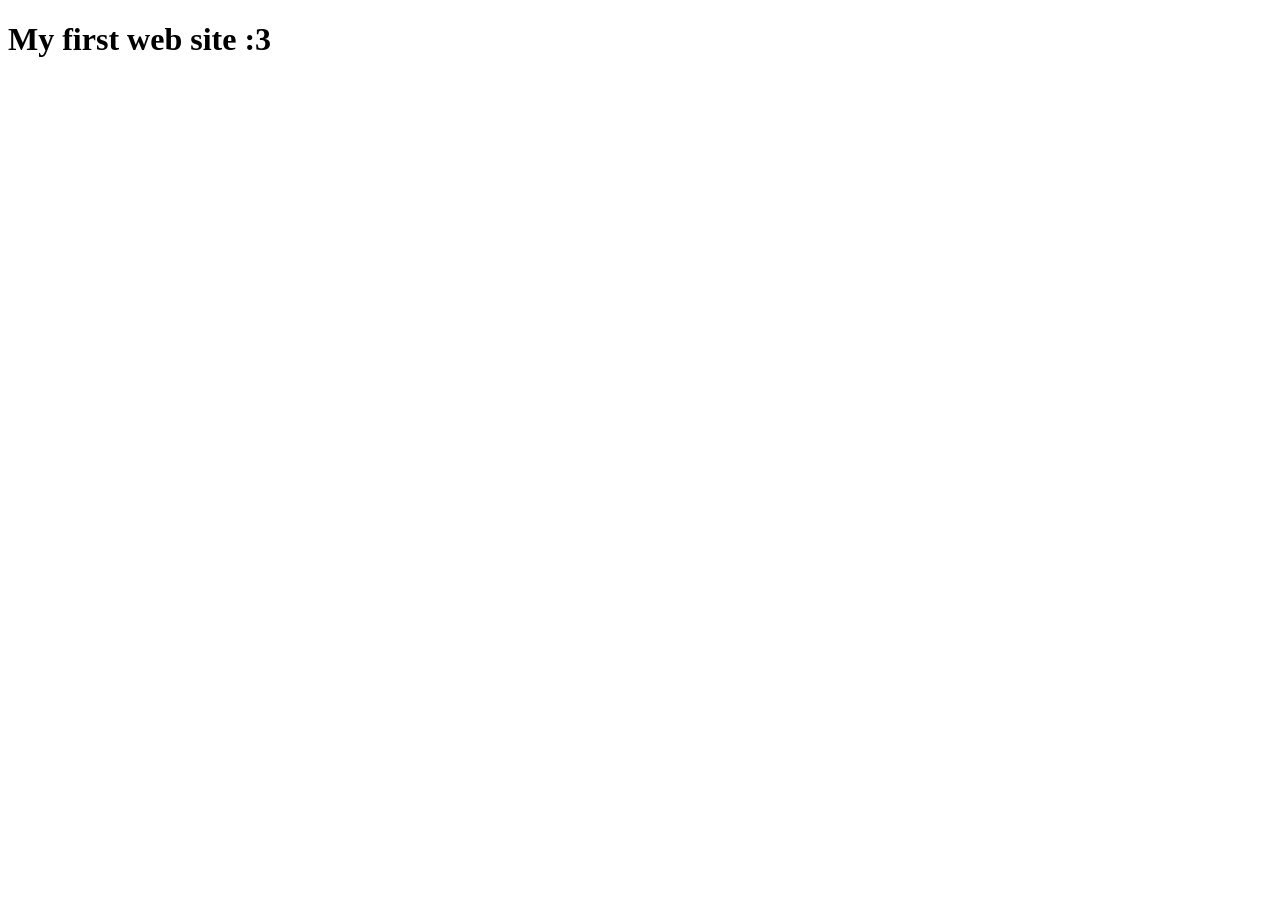
==== main/index.html @ f268858d "first commit" ====
<!DOCTYPE html>
<html lang="en">
<head>
    <meta charset="UTF-8">
    <meta name="viewport" content="width=device-width, initial-scale=1.0">
    <title>Document</title>
</head>
<body>
    <h1>My first web site :3</h1>
</body>
</html>
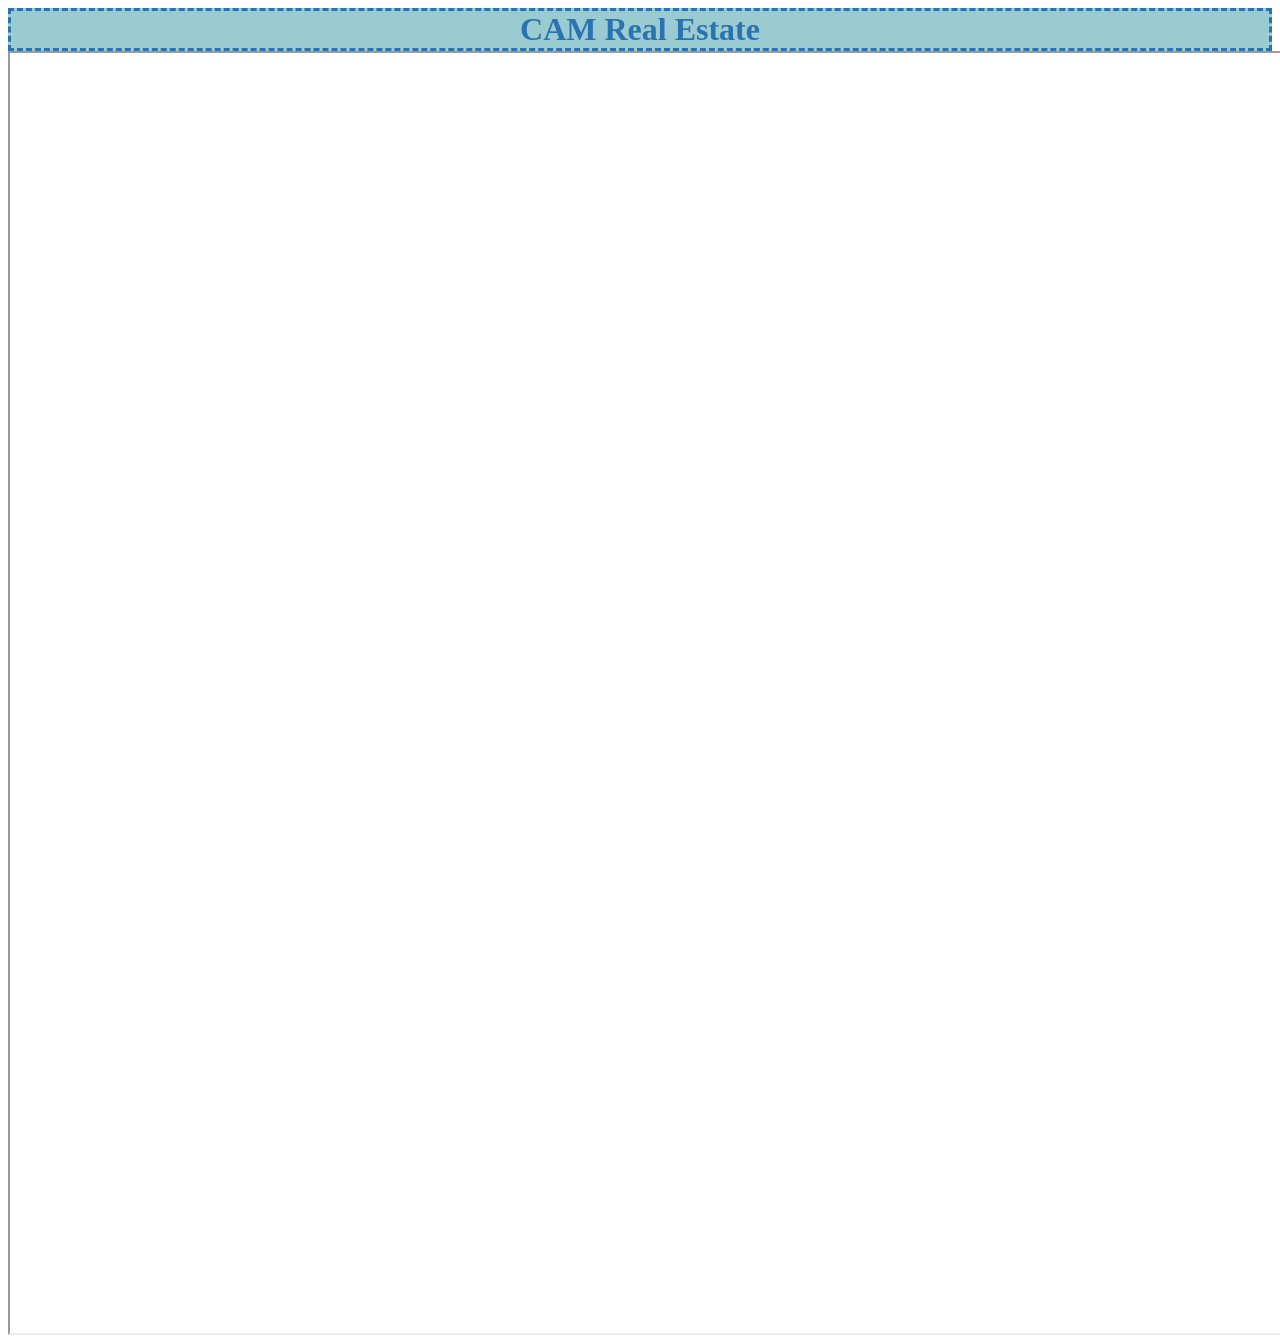
==== commit 1b3bd229: "update" ====
--- a/main/index.html
+++ b/main/index.html
@@ -3,9 +3,15 @@
 <head>
     <meta charset="UTF-8">
     <meta name="viewport" content="width=device-width, initial-scale=1.0">
-    <title>Document</title>
+    <title>CAM Real Estate</title>
+    <link rel="stylesheet" href="../assets/style.css">
 </head>
 <body>
-    <h1>My first web site :3</h1>
+    <h1>CAM Real Estate</h1>
+    
+    <div id="map">
+        <iframe class="m"></iframe>
+    </div>
+
 </body>
 </html>
--- a/assets/style.css
+++ b/assets/style.css
@@ -0,0 +1,18 @@
+h1{
+    text-align: center;
+    color: rgb(41, 115, 178);
+    background-color: rgb(154, 203, 208);
+    margin: 0;
+    border-style: dashed;
+}
+
+.m{
+    width: 100%;
+    height: 100%; 
+    src: url("https://www.openstreetmap.org/export/embed.html?bbox=26.09,44.42,26.14,44.45&layer=mapnik");    
+}
+
+#map{
+    height: 100vw;
+    width: 100vw; 
+}
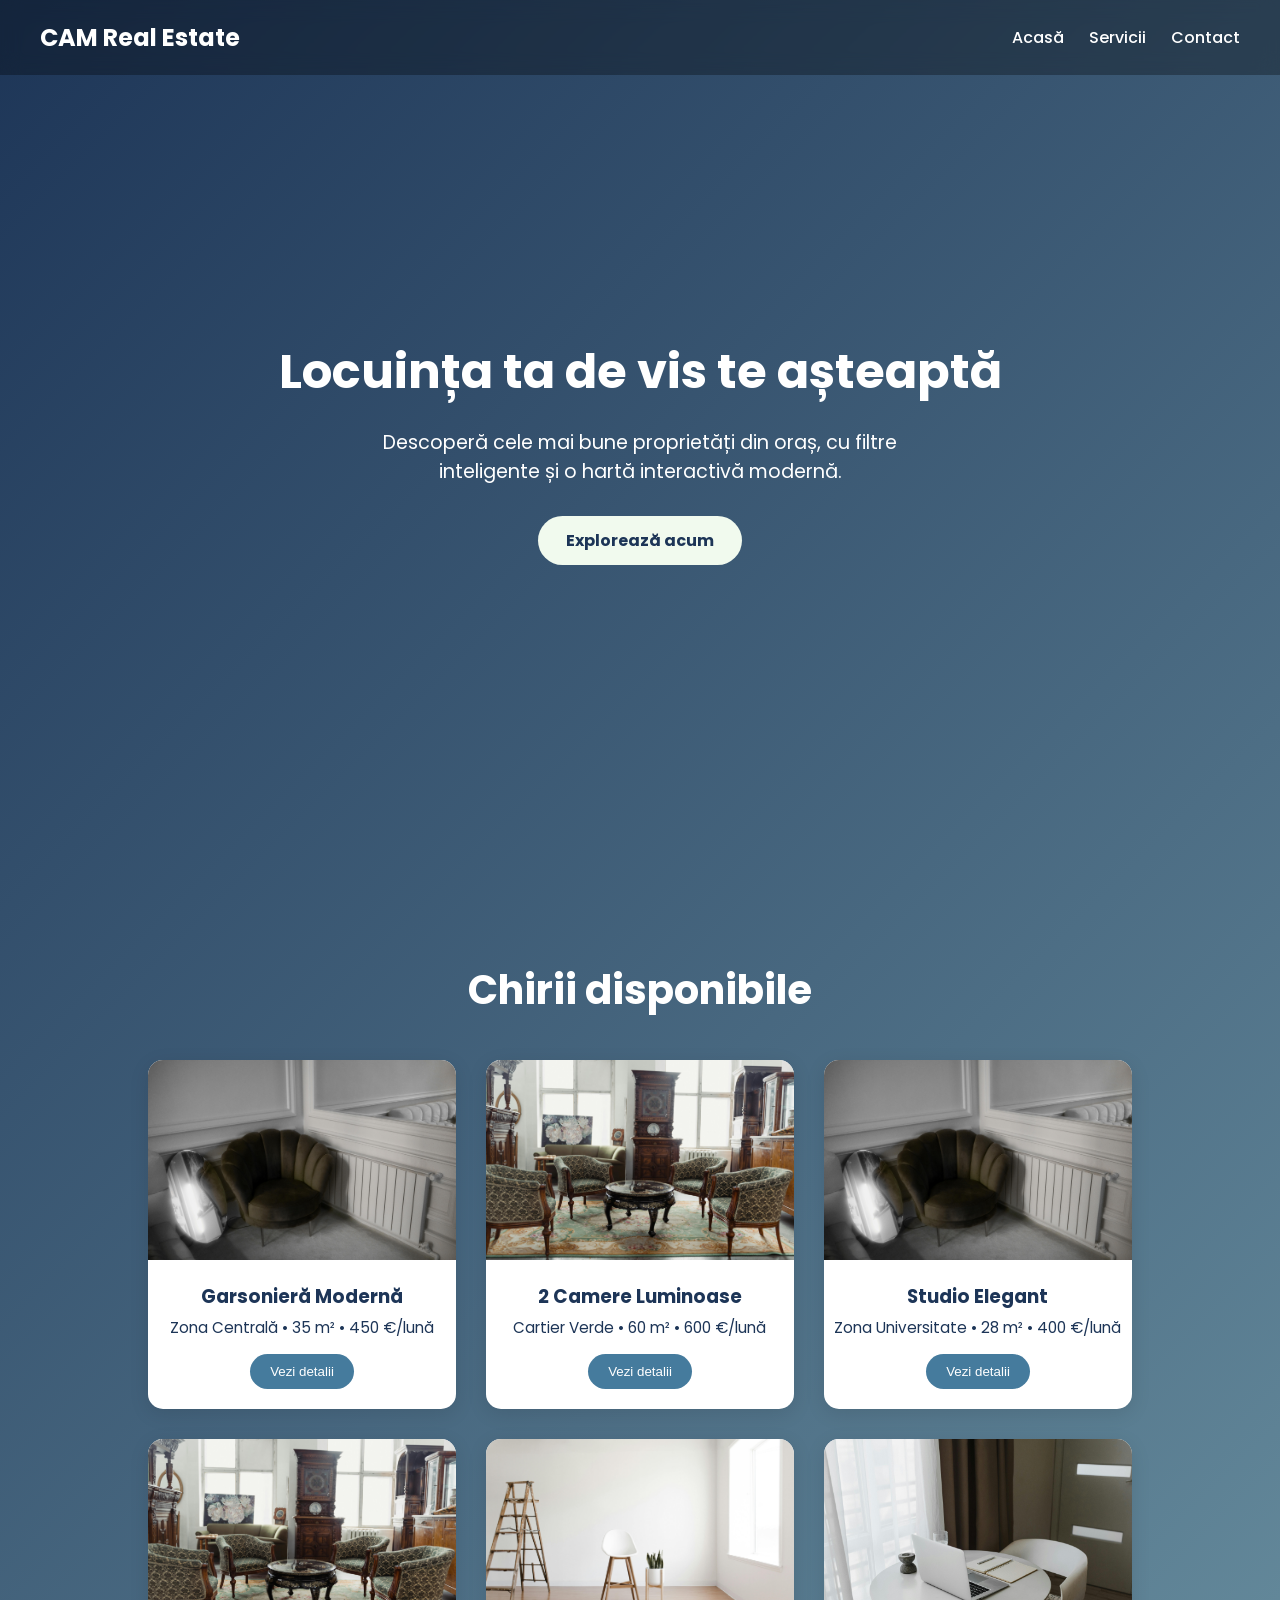
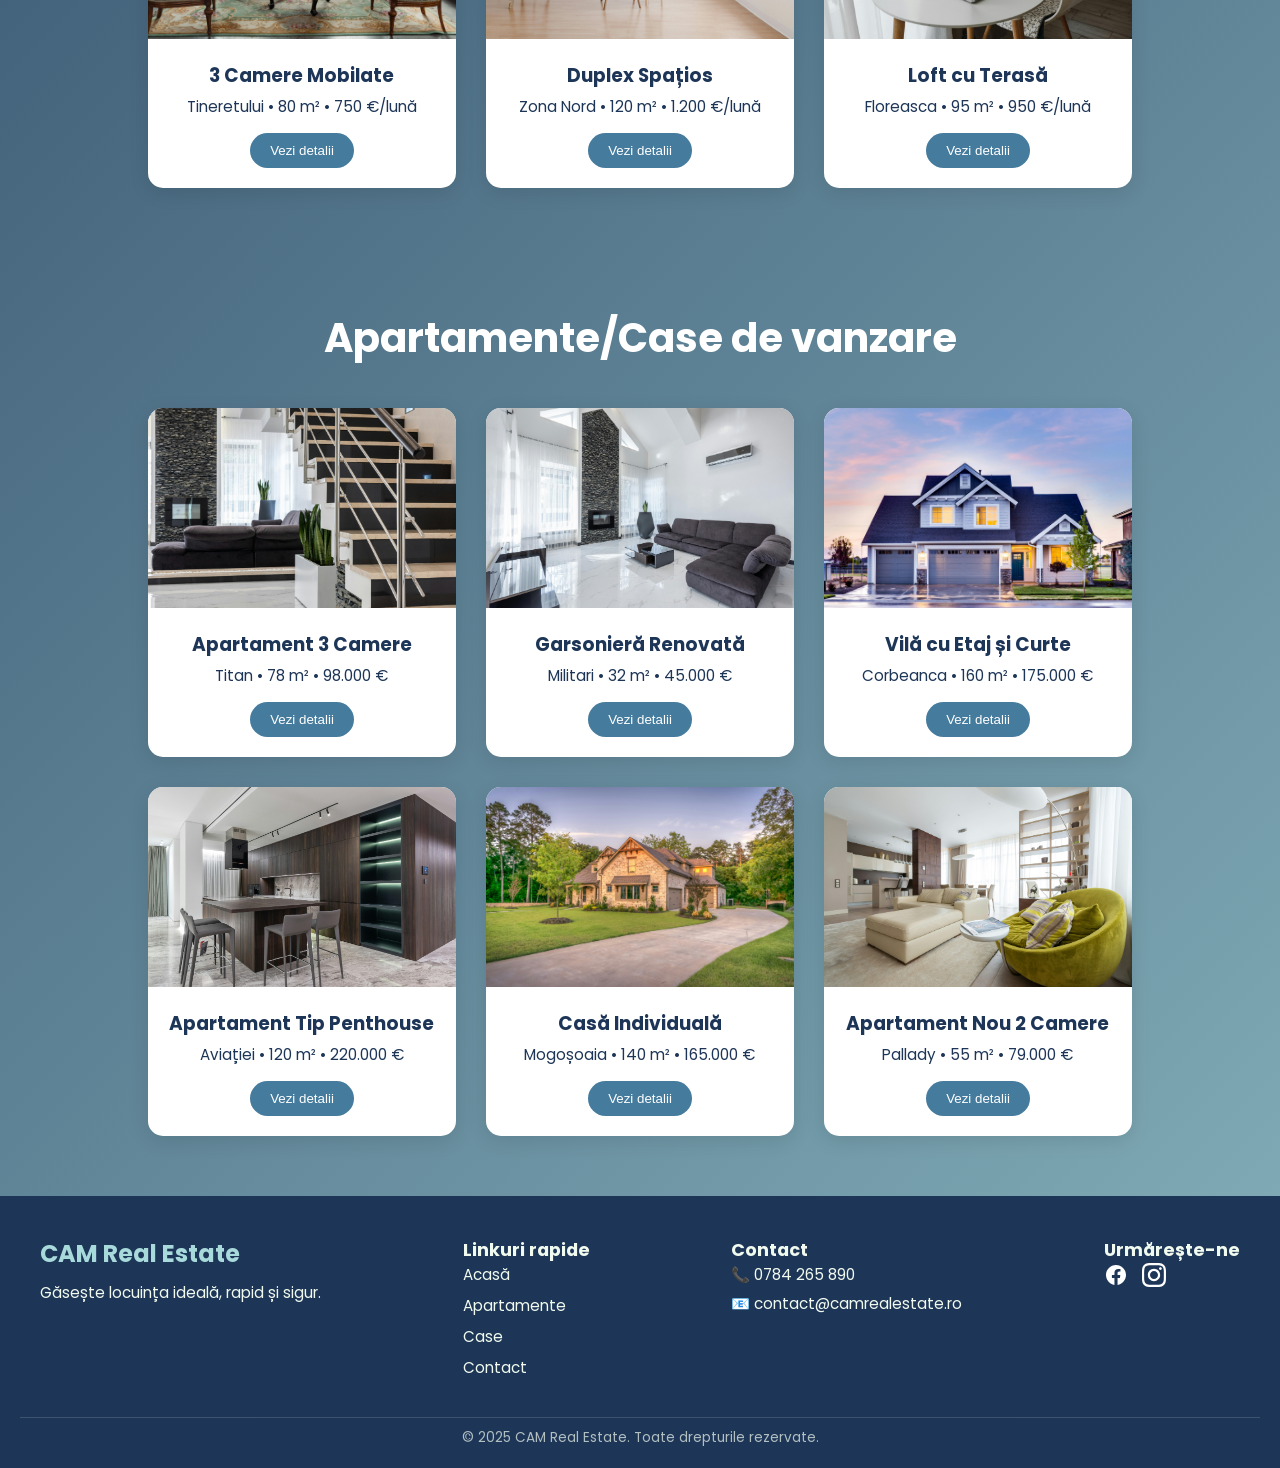
==== commit 355bdffe: "Homepage Header, footer, sectiuni" ====
--- a/main/index.html
+++ b/main/index.html
@@ -1,17 +1,158 @@
 <!DOCTYPE html>
 <html lang="en">
-<head>
-    <meta charset="UTF-8">
-    <meta name="viewport" content="width=device-width, initial-scale=1.0">
-    <title>CAM Real Estate</title>
-    <link rel="stylesheet" href="../assets/style.css">
-</head>
-<body>
-    <h1>CAM Real Estate</h1>
-    
-    <div id="map">
-        <iframe class="m"></iframe>
-    </div>
+    <head>
+        <meta charset="UTF-8">
+        <meta name="viewport" content="width=device-width, initial-scale=1.0">
+        <title>CAM Real Estate</title>
+        <link rel="stylesheet" href="../assets/style.css">
+        <link href="https://fonts.googleapis.com/css2?family=Poppins:wght@300;500;700&display=swap" rel="stylesheet">
+    </head>
+    <body>
+        <header id="navbar">
+            <div class="logo">CAM Real Estate</div>
+            <nav>
+                <ul>
+                    <li><a href="#">Acasă</a></li>
+                    <li><a href="#">Servicii</a></li>
+                    <li><a href="#">Contact</a></li>
+                </ul>
+            </nav>
+        </header>
 
-</body>
+        <section class="hero">
+            <h1>Locuința ta de vis te așteaptă</h1>
+            <p>Descoperă cele mai bune proprietăți din oraș, cu filtre inteligente și o hartă interactivă modernă.</p>
+            <a href="#">Explorează acum</a>
+        </section>
+
+        <section class="apartments">
+            <h2 class="titlu-chirii">Chirii disponibile</h2>
+            <div class="apartment-list">
+                <div class="apartment-card">
+                    <img src="../assets/photos/chirii/pexels-sami-aksu-48867324-10864449.jpg" alt="apartament">
+                    <h3>Garsonieră Modernă</h3>
+                    <p>Zona Centrală • 35 m² • 450 €/lună</p>
+                    <button>Vezi detalii</button>
+                </div>
+                <div class="apartment-card">
+                    <img src="../assets/photos/chirii/pexels-tima-miroshnichenko-6827340.jpg" alt="apartment">
+                    <h3>2 Camere Luminoase</h3>
+                    <p>Cartier Verde • 60 m² • 600 €/lună</p>
+                    <button>Vezi detalii</button>
+                </div>
+                <div class="apartment-card">
+                    <img src="../assets/photos/chirii/pexels-sami-aksu-48867324-10864449.jpg" alt="apartament">
+                    <h3>Studio Elegant</h3>
+                    <p>Zona Universitate • 28 m² • 400 €/lună</p>
+                    <button>Vezi detalii</button>
+                </div>
+
+                <div class="apartment-card">
+                    <img src="../assets/photos/chirii/pexels-tima-miroshnichenko-6827340.jpg" alt="apartament">
+                    <h3>3 Camere Mobilate</h3>
+                    <p>Tineretului • 80 m² • 750 €/lună</p>
+                    <button>Vezi detalii</button>
+                </div>
+
+                <div class="apartment-card">
+                    <img src="../assets/photos/chirii/pexels-andrew-7932264.jpg" alt="apartament">
+                    <h3>Duplex Spațios</h3>
+                    <p>Zona Nord • 120 m² • 1.200 €/lună</p>
+                    <button>Vezi detalii</button>
+                </div>
+
+                <div class="apartment-card">
+                    <img src="../assets/photos/chirii/pexels-arina-krasnikova-5712530.jpg" alt="apartament">
+                    <h3>Loft cu Terasă</h3>
+                    <p>Floreasca • 95 m² • 950 €/lună</p>
+                    <button>Vezi detalii</button>
+                </div>
+            </div>
+        </section>
+
+        <section class="apartments">
+            <h2 class="titlu-chirii">Apartamente/Case de vanzare</h2>
+            <div class="apartment-list">
+                <div class="apartment-card">
+                    <img src="../assets/photos/apartamente/pexels-heyho-6283965.jpg" alt="apartament">
+                    <h3>Apartament 3 Camere</h3>
+                    <p>Titan • 78 m² • 98.000 €</p>
+                    <button>Vezi detalii</button>
+                </div>
+
+                <div class="apartment-card">
+                    <img src="../assets/photos/apartamente/pexels-heyho-6283961.jpg" alt="apartament">
+                    <h3>Garsonieră Renovată</h3>
+                    <p>Militari • 32 m² • 45.000 €</p>
+                    <button>Vezi detalii</button>
+                </div>
+
+                <div class="apartment-card">
+                    <img src="../assets/photos/apartamente/pexels-binyaminmellish-106399.jpg" alt="casa">
+                    <h3>Vilă cu Etaj și Curte</h3>
+                    <p>Corbeanca • 160 m² • 175.000 €</p>
+                    <button>Vezi detalii</button>
+                </div>
+
+                <div class="apartment-card">
+                    <img src="../assets/photos/apartamente/pexels-heyho-6315808.jpg" alt="apartament">
+                    <h3>Apartament Tip Penthouse</h3>
+                    <p>Aviației • 120 m² • 220.000 €</p>
+                    <button>Vezi detalii</button>
+                </div>
+
+                <div class="apartment-card">
+                    <img src="../assets/photos/apartamente/pexels-pixabay-259588.jpg" alt="casa">
+                    <h3>Casă Individuală</h3>
+                    <p>Mogoșoaia • 140 m² • 165.000 €</p>
+                    <button>Vezi detalii</button>
+                </div>
+
+                <div class="apartment-card">
+                    <img src="../assets/photos/apartamente/pexels-heyho-7214173.jpg" alt="apartament">
+                    <h3>Apartament Nou 2 Camere</h3>
+                    <p>Pallady • 55 m² • 79.000 €</p>
+                    <button>Vezi detalii</button>
+                </div>
+
+            </div>
+        </section>
+
+        <footer class="site-footer">
+            <div class="footer-container">
+                <div class="footer-logo">
+                    <h2>CAM Real Estate</h2>
+                    <p>Găsește locuința ideală, rapid și sigur.</p>
+                </div>
+                <div class="footer-links">
+                    <h3>Linkuri rapide</h3>
+                    <ul>
+                        <li><a href="#">Acasă</a></li>
+                        <li><a href="#">Apartamente</a></li>
+                        <li><a href="#">Case</a></li>
+                        <li><a href="#">Contact</a></li>
+                    </ul>
+                </div>
+                <div class="footer-contact">
+                    <h3>Contact</h3>
+                    <p>📞 0784 265 890</p>
+                    <p>📧 contact@camrealestate.ro</p>
+                </div>
+                <div class="footer-social">
+                    <h3>Urmărește-ne</h3>
+                    <div class="social-icons">
+                        <a href="#"><img src="../assets/icons/facebook-circle.svg" alt="Facebook"></a>
+                        <a href="#"><img src="../assets/icons/iconmonstr-instagram-11.svg" alt="Instagram"></a>
+                    </div>
+                </div>
+            </div>
+            <div class="footer-bottom">
+                <p>&copy; 2025 CAM Real Estate. Toate drepturile rezervate.</p>
+            </div>
+        </footer>
+
+
+        <script src="../assets/script.js"></script>
+
+    </body>
 </html>
--- a/assets/style.css
+++ b/assets/style.css
@@ -1,18 +1,246 @@
-h1{
-    text-align: center;
-    color: rgb(41, 115, 178);
-    background-color: rgb(154, 203, 208);
+* {
+    box-sizing: border-box;
     margin: 0;
-    border-style: dashed;
-}
-
-.m{
+    padding: 0;
+}
+
+body {
+    font-family: 'Poppins', sans-serif;
+    color: white;
+    background: linear-gradient(-45deg, #1d3557, #457b9d, #a8dadc, #1d3557);
+    background-size: 400% 400%;
+    animation: gradientBG 20s ease infinite;
+}
+
+@keyframes gradientBG {
+    0% { background-position: 0% 50%; }
+    50% { background-position: 100% 50%; }
+    100% { background-position: 0% 50%; }
+}
+
+header {
+    position: fixed;
+    top: 0;
+    left: 0;
     width: 100%;
-    height: 100%; 
-    src: url("https://www.openstreetmap.org/export/embed.html?bbox=26.09,44.42,26.14,44.45&layer=mapnik");    
-}
-
-#map{
-    height: 100vw;
-    width: 100vw; 
-}
+    padding: 20px 40px;
+    display: flex;
+    justify-content: space-between;
+    align-items: center;
+    background: rgba(0, 0, 0, 0.3);
+    backdrop-filter: blur(10px);
+    z-index: 1000;
+    transition: background 0.3s;
+}
+
+header.scrolled {
+    background: rgba(0, 0, 0, 0.8);
+}
+
+.logo {
+    font-size: 24px;
+    font-weight: bold;
+}
+
+nav ul {
+    display: flex;
+    list-style: none;
+    gap: 25px;
+}
+
+nav ul li a {
+    color: white;
+    text-decoration: none;
+    font-weight: 500;
+}
+
+.hero {
+    height: 100vh;
+    display: flex;
+    flex-direction: column;
+    justify-content: center;
+    align-items: center;
+    text-align: center;
+    padding: 0 20px;
+}
+
+.hero h1 {
+    font-size: 3rem;
+    margin-bottom: 20px;
+}
+
+.hero p {
+    font-size: 1.2rem;
+    max-width: 600px;
+    margin-bottom: 30px;
+}
+
+.hero a {
+    background: #f1faee;
+    color: #1d3557;
+    padding: 12px 28px;
+    border-radius: 30px;
+    font-weight: bold;
+    text-decoration: none;
+    transition: background 0.3s;
+}
+
+.hero a:hover {
+    background: #a8dadc;
+}
+
+.apartments {
+    padding: 60px 20px;
+    color: #1d3557;
+    text-align: center;
+    margin-left: 10%;
+    margin-right: 10%;
+}
+
+.apartments h2 {
+    font-size: 2.5rem;
+    margin-bottom: 40px;
+}
+
+.titlu-chirii {
+    color: white;
+    text-align: center;
+}
+
+.apartment-list {
+    display: flex;
+    flex-wrap: wrap;
+    justify-content: space-between;
+    gap: 30px;
+}
+
+.apartment-card {
+    background: white;
+    border-radius: 15px;
+    box-shadow: 0 5px 20px rgba(0, 0, 0, 0.1);
+    overflow: hidden;
+    width: calc(33.333% - 20px);
+    transition: transform 0.3s;
+}
+
+.apartment-card:hover {
+    transform: translateY(-5px);
+}
+
+.apartment-card img {
+    width: 100%;
+    height: 200px;
+    object-fit: cover;
+}
+
+.apartment-card h3 {
+    margin: 15px 0 5px;
+}
+
+.apartment-card p {
+    margin-bottom: 15px;
+    font-size: 0.95rem;
+}
+
+.apartment-card button {
+    margin-bottom: 20px;
+    padding: 10px 20px;
+    border: none;
+    background: #457b9d;
+    color: white;
+    border-radius: 25px;
+    cursor: pointer;
+    transition: background 0.3s;
+}
+
+.apartment-card button:hover {
+    background: #1d3557;
+}
+
+/* 2 pe rând pe ecrane sub 768px */
+@media (max-width: 768px) {
+    .apartment-card {
+        width: calc(50% - 15px);
+    }
+}
+
+/* 1 pe rând pe ecrane foarte mici sub 480px */
+@media (max-width: 480px) {
+    .apartment-card {
+        width: 100%;
+    }
+}
+
+.site-footer {
+    background: #1d3557;
+    color: #f1faee;
+    padding: 40px 20px 20px;
+    font-size: 0.95rem;
+}
+
+.footer-container {
+    display: flex;
+    flex-wrap: wrap;
+    justify-content: space-between;
+    gap: 30px;
+    max-width: 1200px;
+    margin: auto;
+}
+
+.footer-logo h2 {
+    font-size: 1.5rem;
+    margin-bottom: 10px;
+    color: #a8dadc;
+}
+
+.footer-links ul {
+    list-style: none;
+    padding: 0;
+}
+
+.footer-links ul li {
+    margin-bottom: 8px;
+}
+
+.footer-links ul li a {
+    color: #f1faee;
+    text-decoration: none;
+    transition: color 0.3s;
+}
+
+.footer-links ul li a:hover {
+    color: #a8dadc;
+}
+
+.footer-contact p,
+.footer-social p {
+    margin-bottom: 6px;
+}
+
+.footer-social .social-icons a {
+    margin-right: 10px;
+    display: inline-block;
+}
+
+.footer-social img {
+    width: 24px;
+    height: 24px;
+    filter: brightness(0) invert(1);
+    transition: transform 0.3s;
+}
+
+.footer-social img:hover {
+    transform: scale(1.1);
+}
+
+.footer-bottom {
+    text-align: center;
+    margin-top: 30px;
+    font-size: 0.85rem;
+    opacity: 0.7;
+    border-top: 1px solid rgba(255,255,255,0.2);
+    padding-top: 10px;
+}
+
+
+
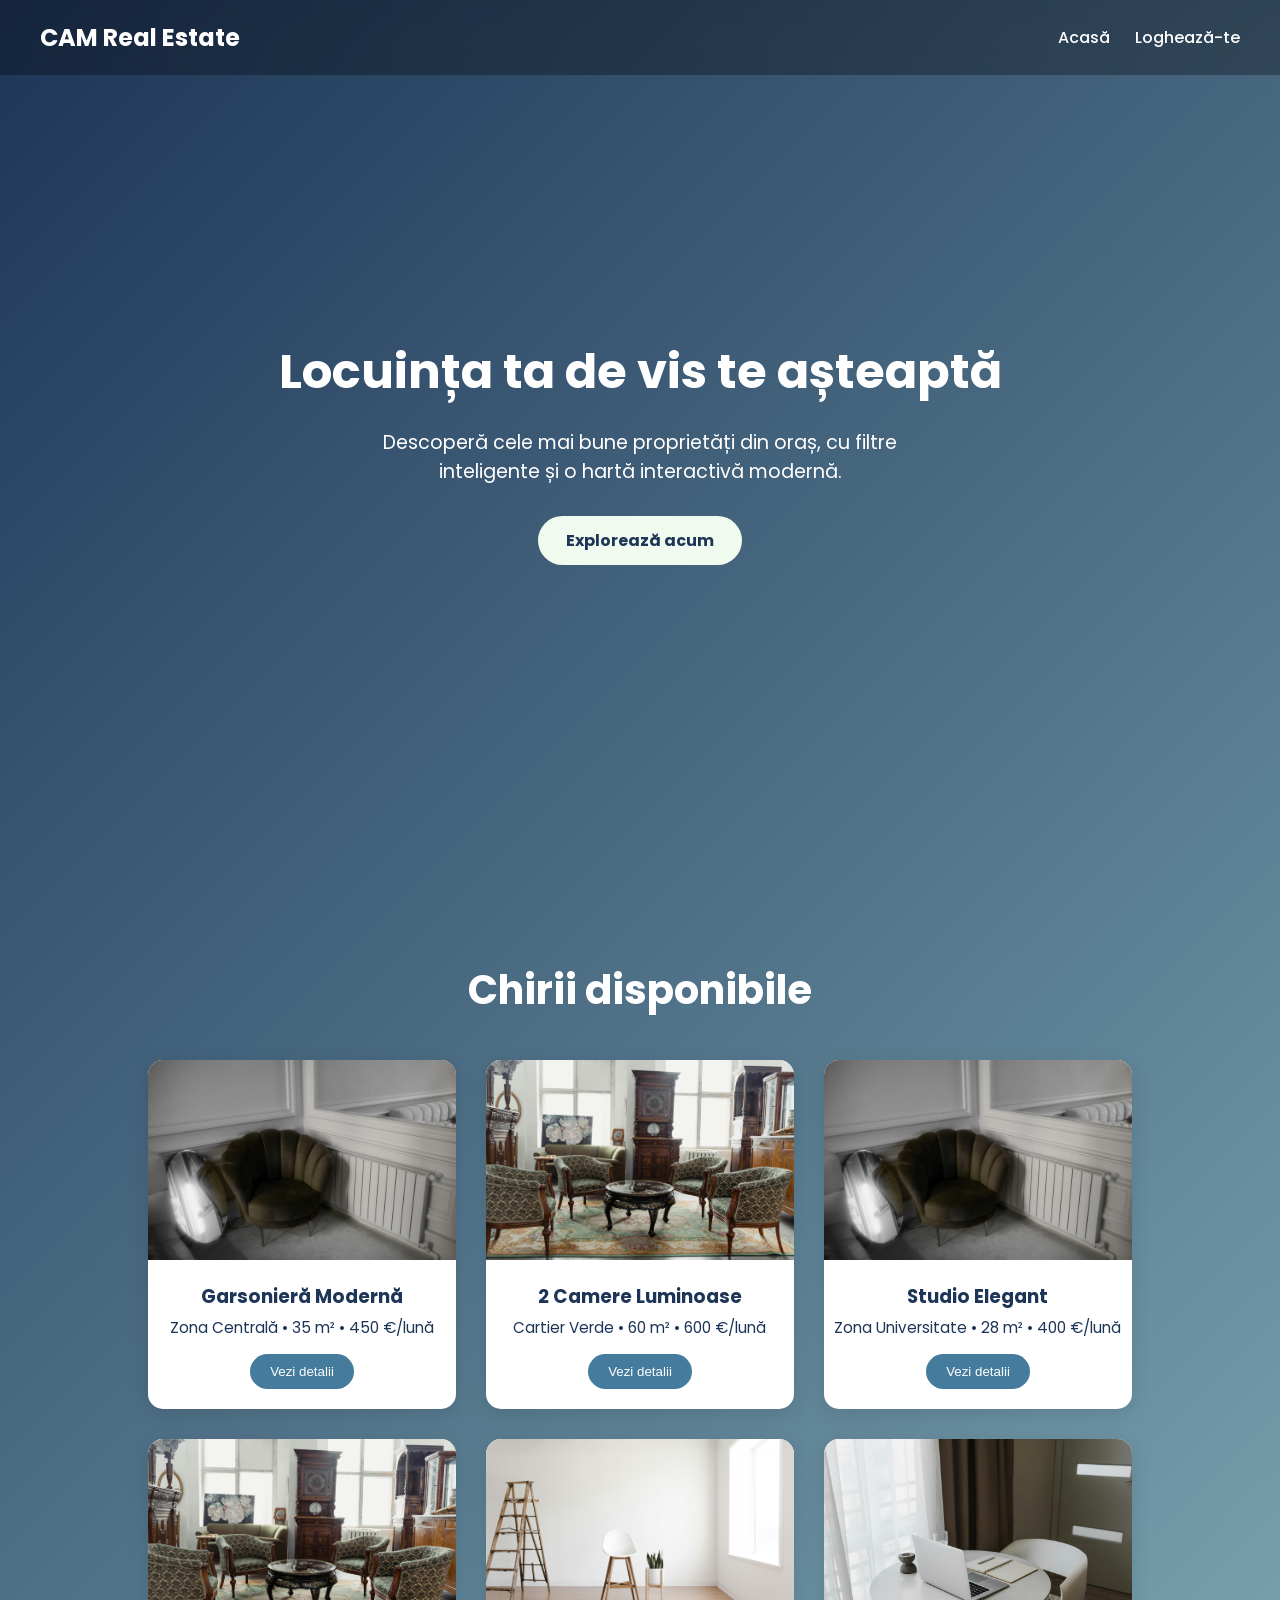
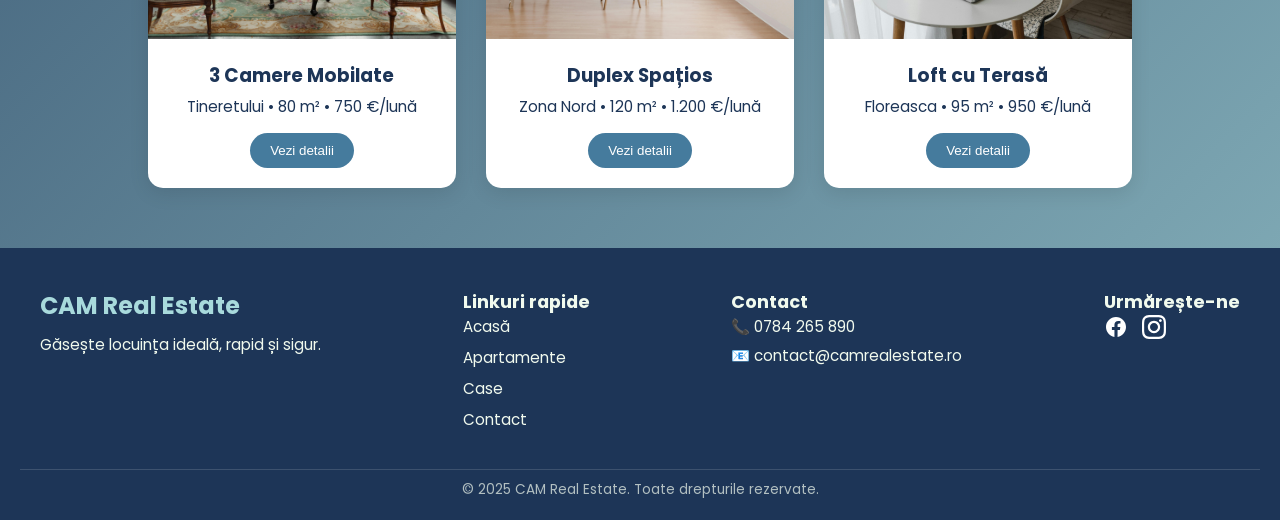
==== commit d534d9bd: "Schimbari index.html si register + login" ====
--- a/main/index.html
+++ b/main/index.html
@@ -13,8 +13,7 @@
             <nav>
                 <ul>
                     <li><a href="#">Acasă</a></li>
-                    <li><a href="#">Servicii</a></li>
-                    <li><a href="#">Contact</a></li>
+                    <li><a href="login.html">Loghează-te</a></li>
                 </ul>
             </nav>
         </header>
@@ -22,7 +21,7 @@
         <section class="hero">
             <h1>Locuința ta de vis te așteaptă</h1>
             <p>Descoperă cele mai bune proprietăți din oraș, cu filtre inteligente și o hartă interactivă modernă.</p>
-            <a href="#">Explorează acum</a>
+            <a href="login.html">Explorează acum</a>
         </section>
 
         <section class="apartments">
@@ -70,54 +69,6 @@
             </div>
         </section>
 
-        <section class="apartments">
-            <h2 class="titlu-chirii">Apartamente/Case de vanzare</h2>
-            <div class="apartment-list">
-                <div class="apartment-card">
-                    <img src="../assets/photos/apartamente/pexels-heyho-6283965.jpg" alt="apartament">
-                    <h3>Apartament 3 Camere</h3>
-                    <p>Titan • 78 m² • 98.000 €</p>
-                    <button>Vezi detalii</button>
-                </div>
-
-                <div class="apartment-card">
-                    <img src="../assets/photos/apartamente/pexels-heyho-6283961.jpg" alt="apartament">
-                    <h3>Garsonieră Renovată</h3>
-                    <p>Militari • 32 m² • 45.000 €</p>
-                    <button>Vezi detalii</button>
-                </div>
-
-                <div class="apartment-card">
-                    <img src="../assets/photos/apartamente/pexels-binyaminmellish-106399.jpg" alt="casa">
-                    <h3>Vilă cu Etaj și Curte</h3>
-                    <p>Corbeanca • 160 m² • 175.000 €</p>
-                    <button>Vezi detalii</button>
-                </div>
-
-                <div class="apartment-card">
-                    <img src="../assets/photos/apartamente/pexels-heyho-6315808.jpg" alt="apartament">
-                    <h3>Apartament Tip Penthouse</h3>
-                    <p>Aviației • 120 m² • 220.000 €</p>
-                    <button>Vezi detalii</button>
-                </div>
-
-                <div class="apartment-card">
-                    <img src="../assets/photos/apartamente/pexels-pixabay-259588.jpg" alt="casa">
-                    <h3>Casă Individuală</h3>
-                    <p>Mogoșoaia • 140 m² • 165.000 €</p>
-                    <button>Vezi detalii</button>
-                </div>
-
-                <div class="apartment-card">
-                    <img src="../assets/photos/apartamente/pexels-heyho-7214173.jpg" alt="apartament">
-                    <h3>Apartament Nou 2 Camere</h3>
-                    <p>Pallady • 55 m² • 79.000 €</p>
-                    <button>Vezi detalii</button>
-                </div>
-
-            </div>
-        </section>
-
         <footer class="site-footer">
             <div class="footer-container">
                 <div class="footer-logo">
